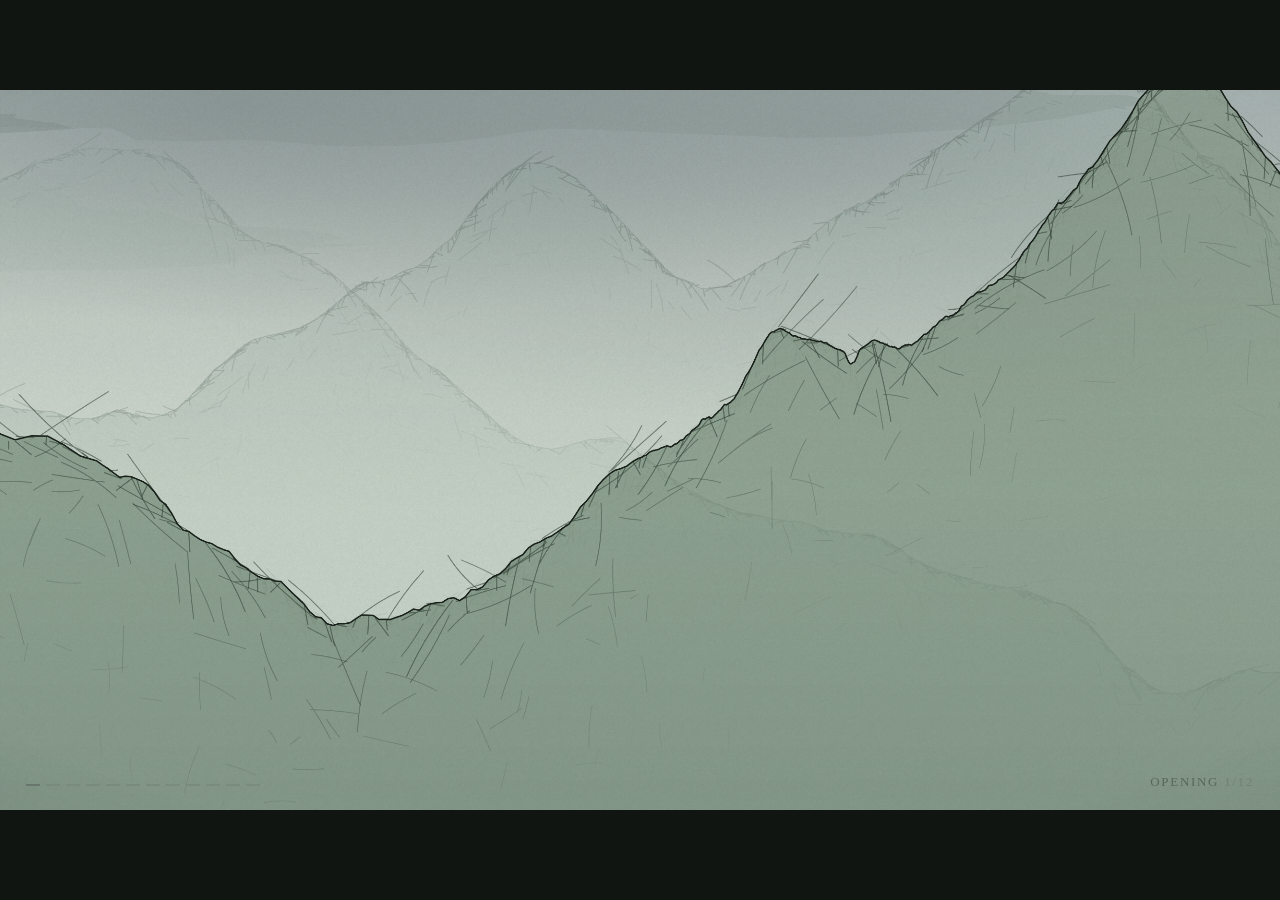
==== final/index.html @ 29fd7c29 "moving things" ====
<!doctype html>
<html lang="en">
<head>
<meta charset="utf-8">
<meta name="viewport" content="width=device-width, initial-scale=1">
<title>Sisyphus, Optimizing in a Dynamic Universe</title>
<link rel="stylesheet" href="css/deck.css">
<link rel="preload" href="assets/opening.png" as="image">
</head>
<body>

<!-- Turns a scanned drawing into ink on transparent paper: alpha becomes
     1 − luminance, colour becomes the deck's ink. Cleaner and more reliable
     than mix-blend-mode, which a transformed ancestor isolates. -->
<svg width="0" height="0" style="position:absolute" aria-hidden="true">
  <filter id="inkify" color-interpolation-filters="sRGB"
          x="0" y="0" width="100%" height="100%">
    <feColorMatrix type="matrix" values="
      0 0 0 0 0.078
      0 0 0 0 0.095
      0 0 0 0 0.084
      -0.3333 -0.3333 -0.3333 0 1"/>
    <feComponentTransfer result="ink">
      <feFuncA type="linear" slope="1.35" intercept="-0.14"/>
    </feComponentTransfer>
    <!-- the alpha row above turns transparent pixels opaque, so clip the
         result back to wherever the source actually had ink -->
    <feComposite in="ink" in2="SourceGraphic" operator="in"/>
  </filter>
</svg>

<div id="viewport">
  <div id="stage">

    <!-- One world. The camera moves; this never gets rebuilt. -->
    <div id="world">
      <svg id="art" xmlns="http://www.w3.org/2000/svg" aria-hidden="true"></svg>
      <div id="plates"></div>
      <div id="texts"></div>
    </div>

    <div id="grain"></div>
    <div id="vignette"></div>

    <div id="dots"></div>
    <div id="hud"><b id="hud-name">—</b> <span id="hud-num"></span></div>

    <div id="index" class="overlay">
      <h2>Scenes — press a number, or click</h2>
      <ol id="index-list"></ol>
    </div>

    <div id="help" class="overlay">
      <h2>Keys</h2>
      <dl>
        <dt>→ &nbsp;space</dt><dd>next beat / next scene</dd>
        <dt>←</dt><dd>back</dd>
        <dt>1 … 9</dt><dd>jump to scene</dd>
        <dt>g &nbsp;esc</dt><dd>scene list</dd>
        <dt>n</dt><dd>presenter notes</dd>
        <dt>f</dt><dd>fullscreen</dd>
        <dt>a</dt><dd>animation on / off (instant navigation)</dd>
        <dt>h</dt><dd>hide the on-screen furniture</dd>
        <dt>?</dt><dd>this list</dd>
      </dl>
    </div>

    <div id="notes"><div class="who">notes</div><p id="notes-body"></p></div>

  </div>
</div>

<script src="js/terrain.js"></script>
<script src="js/art.js"></script>
<script src="js/scenes.js"></script>
<script src="js/engine.js"></script>
</body>
</html>
---- final/css/deck.css ----
/* ============================================================================
   deck.css — paper, ink, and typography.
   Nothing in here knows anything about the argument. Colours and type scale
   live at the top; everything else is plumbing.
   ========================================================================= */

:root {
  --paper: #dfe5de;   /* mist above the valley floor */
  --paper-hi: #edf1e9;
  --ink: #1c221d;     /* peat, not soot */
  --ink-soft: #38423a;
  --muted: #66716a;
  --human: #8a5747;   /* the second hand — heather-rust against the moss */
  --bar: #101512;
  --serif: "Iowan Old Style", "Palatino Linotype", Palatino, "Hoefler Text",
    Georgia, "Times New Roman", serif;
}

* { margin: 0; padding: 0; box-sizing: border-box; }

html, body {
  height: 100%;
  overflow: hidden;
  background: var(--bar);
  color: var(--ink);
  font-family: var(--serif);
  -webkit-font-smoothing: antialiased;
  font-feature-settings: "kern" 1, "liga" 1;
}

#viewport { position: fixed; inset: 0; display: grid; place-items: center; }

/* The 16:9 sheet. Everything spatial happens inside it. */
#stage {
  position: relative;
  overflow: hidden;
  background:
    radial-gradient(130% 70% at 68% 6%, rgba(88, 102, 103, .28), transparent 58%),
    radial-gradient(120% 55% at 18% 2%, rgba(70, 84, 86, .30), transparent 55%),
    linear-gradient(180deg, #b6c0bf 0%, #c9d0c9 30%, #dbe1d7 58%, var(--paper) 100%);
}

#world {
  position: absolute;
  left: 0; top: 0;
  transform-origin: 0 0;
  will-change: transform;
}

/* ------------------------------------------------------------------ ink --- */
#art {
  position: absolute;
  overflow: visible;
  --u: 1px;                      /* world units per screen pixel, set by engine */
}
/* Layer opacity is driven frame-by-frame from engine.js (scene state x zoom
   level-of-detail), so no CSS transition here — it would lag the crossfade. */

.ink {
  fill: none;
  stroke: var(--ink);
  stroke-linecap: round;
  stroke-linejoin: round;
  stroke-width: calc(var(--u) * 1);
  vector-effect: none;
}

.ridgeline   { stroke-width: calc(var(--u) * 1.5); stroke: #182019; }
.ridge-far   { stroke-width: calc(var(--u) * 1.1); stroke: #74857d; }
.ridgeline-new {
  stroke-width: calc(var(--u) * 1.5);
  stroke: #2b3c31;
  stroke-dasharray: calc(var(--u) * 11) calc(var(--u) * 7);
}
.hatch       { stroke: #2a3a2e; }
.ball        { stroke-width: calc(var(--u) * 0.9); stroke: #182019; opacity: .92; }

.gridline    { stroke: #7d897f; stroke-width: calc(var(--u) * 0.8); opacity: .34; }
.axis        { stroke: #2c372f; stroke-width: calc(var(--u) * 1.1); }
.plotted     { stroke: #182019; stroke-width: calc(var(--u) * 1.7); }

.ring        { stroke: #2c372f; stroke-width: calc(var(--u) * 1.1); opacity: .55; }
.ring.loud   { stroke: #182019; stroke-width: calc(var(--u) * 1.4); opacity: .9; }
.drop        { stroke: #57645b; stroke-width: calc(var(--u) * 0.9); opacity: .5;
               stroke-dasharray: calc(var(--u) * 5) calc(var(--u) * 4); }
.leader      { stroke: #57645b; stroke-width: calc(var(--u) * 1); opacity: .6; }
.dot         { fill: #182019; opacity: 0; }

/* stations: soundings, compressions, rulers, routes, instruments */
.errbar      { stroke: #3a453c; stroke-width: calc(var(--u) * 0.9); opacity: .75; }
.datum       { fill: #182019; opacity: .82; }
.datum.loud  { fill: none; stroke: #182019; stroke-width: calc(var(--u) * 1.4); }
.knot        { fill: none; stroke: #182019; stroke-width: calc(var(--u) * 1.3); }
.resid       { stroke: #6b7a6e; stroke-width: calc(var(--u) * 0.8); opacity: .5; }
.guide       { stroke: #2c372f; stroke-width: calc(var(--u) * 1.1); opacity: .6;
               stroke-dasharray: calc(var(--u) * 8) calc(var(--u) * 6); }
.trail       { stroke: #2c372f; stroke-width: calc(var(--u) * 1.3); opacity: .7;
               stroke-dasharray: calc(var(--u) * 9) calc(var(--u) * 7); }
.sight       { stroke: #6b7a6e; stroke-width: calc(var(--u) * 0.8); opacity: .42; }

.marker.cand .ring { opacity: .3; }
.marker.cand.win .ring { opacity: .95; stroke: #182019;
                         stroke-width: calc(var(--u) * 1.5); }
.marker.cand.win .dot  { opacity: 1; }
.marker.cand.win .drop { opacity: .8; }
.marker.cand .glab { opacity: .45; }
.marker.cand.win .glab { opacity: 1; }
.marker.cand .ring, .marker.cand .drop, .marker.cand .dot, .marker.cand .glab {
  transition: opacity 420ms ease, stroke-width 420ms ease;
}

text.glab {
  fill: #2c372f;
  font-family: var(--serif);
  font-style: italic;
  font-size: calc(var(--u) * 17);
}
text.glab.sm { font-size: calc(var(--u) * 13); }

/* --------------------------------------------------------------- plates ---
   Rasters living in the world. `.feather` dissolves a drawing into the paper;
   `.framed` lays a figure on the page with a hairline rule and a caption.
   The feather geometry must match MASK in engine.js.                        */
#plates { position: absolute; left: 0; top: 0; }
.plate {
  position: absolute;
  transform-origin: 0 0;
  opacity: 0;
  transition: opacity 700ms ease;
  pointer-events: none;
}
.plate.on { opacity: 1; }
.plate img { display: block; width: 100%; height: auto; }

/* drawings: paper removed, ink kept */
.plate.feather img, .plate.blend img { filter: url(#inkify); }

.plate.feather img {
  -webkit-mask-image: radial-gradient(ellipse 34% 26% at 55% 44%,
    #000 46%, rgba(0, 0, 0, .58) 74%, transparent 100%);
  mask-image: radial-gradient(ellipse 34% 26% at 55% 44%,
    #000 46%, rgba(0, 0, 0, .58) 74%, transparent 100%);
}

.plate.framed {
  padding: 16px 16px 0;
  background: #f3f5ee;
  border: 1px solid rgba(45, 58, 50, .30);
  box-shadow: 0 10px 34px rgba(22, 32, 26, .18);
}
.plate.framed img { border: 1px solid rgba(45, 58, 50, .16); }
.plate .cap {
  font-size: 17px;
  line-height: 1.4;
  font-style: italic;
  color: var(--muted);
  padding: 12px 2px 14px;
}

/* ----------------------------------------------------------------- text --- */
.tb {
  position: absolute;
  transform-origin: 0 0;
  opacity: 0;
  transition: opacity 620ms ease;
  pointer-events: none;
}
.tb.on { opacity: 1; }

.titleblock .kicker {
  font-size: 17px;
  letter-spacing: .30em;
  text-transform: uppercase;
  color: var(--muted);
  margin-bottom: 30px;
}
.titleblock h1 {
  font-size: 72px;
  line-height: 1.04;
  font-weight: 400;
  letter-spacing: -.005em;
  color: var(--ink);
}
.titleblock .byline {
  margin-top: 40px;
  font-size: 20px;
  font-style: italic;
  color: var(--ink-soft);
}

.phrase p {
  font-size: 46px;
  line-height: 1.18;
  color: var(--ink);
}
.phrase.sm p { font-size: 36px; line-height: 1.2; }
.phrase em { font-style: italic; }

.aside p, .callout p {
  font-size: 21px;
  line-height: 1.44;
  font-style: italic;
  color: var(--muted);
}
.aside p + p { margin-top: 18px; }
.aside b, .callout b { font-style: normal; font-weight: 400; color: var(--ink); }
.aside em, .callout em { font-style: normal; }
.aside.lead p { font-size: 26px; color: var(--ink-soft); }

/* The human thread. Not a second column — a gloss in the margin of the same
   picture, in the one accent this deck allows itself. Make it grey by changing
   --human to var(--muted) and dropping the rule. */
.human {
  padding-left: 22px;
  border-left: 1px solid rgba(138, 87, 71, .32);
}
.human p, .human b { color: var(--human); }
.human p + p { margin-top: 16px; }
.callout.mid p { text-align: center; }
.callout.heads p { display: flex; justify-content: space-between; }
.callout.heads span { flex: 1 1 0; text-align: center; }

.answer p {
  font-size: 210px;
  line-height: .9;
  letter-spacing: -.02em;
  color: var(--ink);
}

.tiny42 p { font-size: 24px; font-style: italic; color: var(--ink-soft); }

/* --------------------------------------------------------------- overlay --- */
#grain {
  position: absolute; inset: 0;
  pointer-events: none;
  mix-blend-mode: multiply;
  opacity: .5;
}
#vignette {
  position: absolute; inset: 0;
  pointer-events: none;
  background: radial-gradient(120% 105% at 50% 46%,
    transparent 58%, rgba(30, 42, 36, .20) 100%);
}

/* ------------------------------------------------------------------ hud --- */
#hud {
  position: absolute;
  right: 26px; bottom: 20px;
  font-size: 13px;
  letter-spacing: .13em;
  text-transform: uppercase;
  color: var(--muted);
  opacity: .55;
  pointer-events: none;
  transition: opacity 300ms;
}
#hud b { font-weight: 400; color: var(--ink-soft); }
body.bare #hud, body.bare #dots { opacity: 0; }

#dots {
  position: absolute;
  left: 26px; bottom: 24px;
  display: flex; gap: 9px;
  pointer-events: none;
  transition: opacity 300ms;
}
#dots { gap: 6px; }
#dots i {
  width: 14px; height: 2px;
  background: var(--muted); opacity: .25;
  transition: opacity 300ms;
}
#dots i.on { opacity: .85; }

.overlay {
  position: absolute; inset: 0;
  background: rgba(223, 229, 222, .97);
  display: none;
  padding: 6% 8%;
  overflow: auto;
}
.overlay.on { display: block; }
.overlay h2 {
  font-size: 15px; letter-spacing: .3em; text-transform: uppercase;
  color: var(--muted); font-weight: 400; margin-bottom: 34px;
}
.overlay ol { list-style: none; columns: 2; column-gap: 9%; }
.overlay li {
  font-size: 26px; line-height: 1.72; color: var(--ink-soft);
  cursor: pointer; break-inside: avoid;
}
.overlay li span {
  color: var(--muted); font-size: 18px;
  display: inline-block; width: 44px;
}
.overlay li:hover { color: var(--ink); }
.overlay dl { display: grid; grid-template-columns: 190px 1fr; row-gap: 14px; }
.overlay dt { font-style: italic; color: var(--muted); font-size: 21px; }
.overlay dd { font-size: 21px; color: var(--ink-soft); }

#notes {
  position: absolute;
  left: 0; right: 0; bottom: 0;
  padding: 26px 34px 30px;
  background: linear-gradient(to top, rgba(223, 229, 222, .98), rgba(223, 229, 222, .86));
  border-top: 1px solid rgba(62, 74, 66, .22);
  display: none;
}
#notes.on { display: block; }
#notes p { font-size: 21px; line-height: 1.45; color: var(--ink-soft); max-width: 62ch; }
#notes .who { font-size: 13px; letter-spacing: .22em; text-transform: uppercase;
  color: var(--muted); margin-bottom: 10px; }
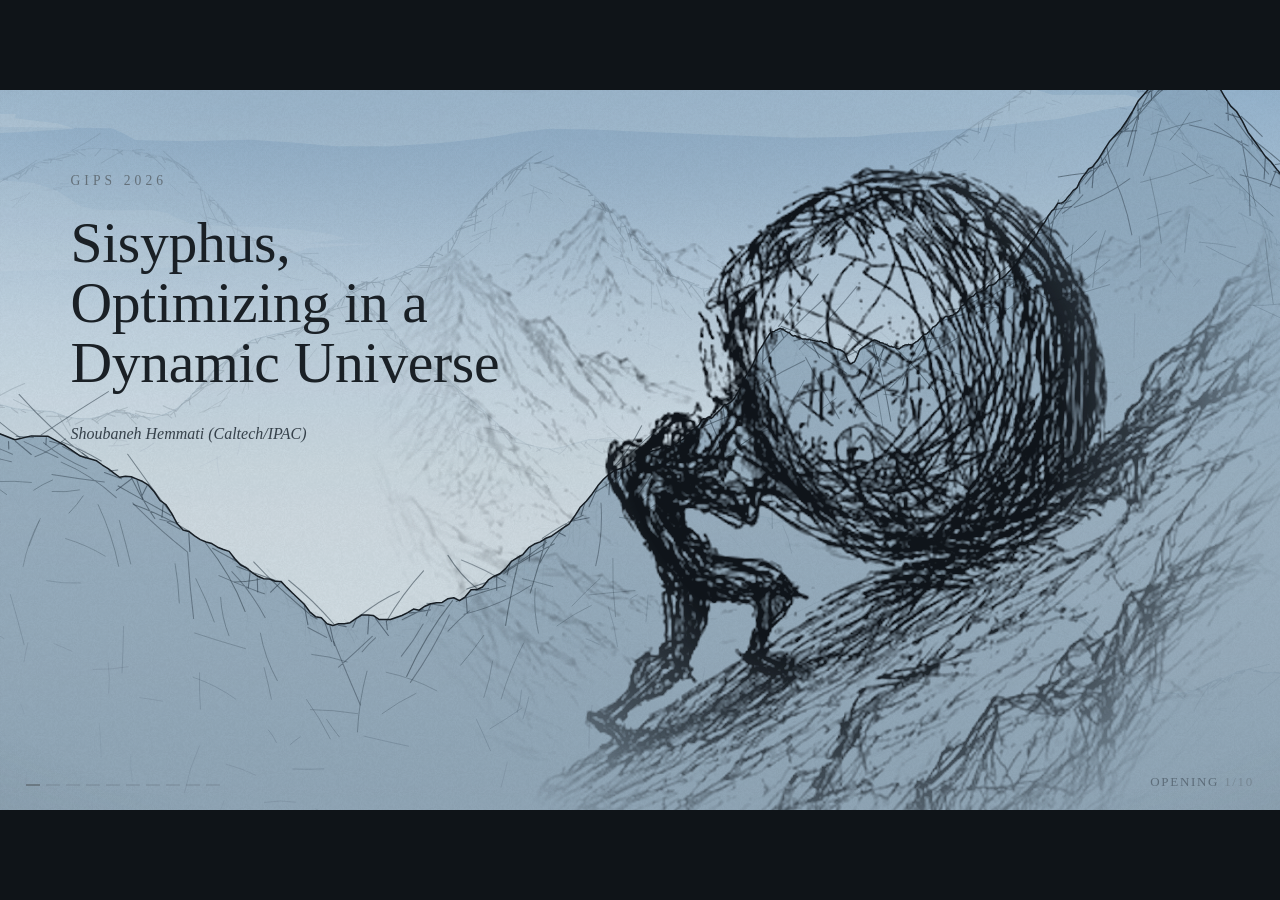
==== commit 236c3f9c: "5 scenes" ====
--- a/final/index.html
+++ b/final/index.html
@@ -16,9 +16,9 @@
   <filter id="inkify" color-interpolation-filters="sRGB"
           x="0" y="0" width="100%" height="100%">
     <feColorMatrix type="matrix" values="
-      0 0 0 0 0.078
-      0 0 0 0 0.095
-      0 0 0 0 0.084
+      0 0 0 0 0.06
+      0 0 0 0 0.08
+      0 0 0 0 0.10
       -0.3333 -0.3333 -0.3333 0 1"/>
     <feComponentTransfer result="ink">
       <feFuncA type="linear" slope="1.35" intercept="-0.14"/>
--- a/final/css/deck.css
+++ b/final/css/deck.css
@@ -5,13 +5,13 @@
    ========================================================================= */
 
 :root {
-  --paper: #dfe5de;   /* mist above the valley floor */
-  --paper-hi: #edf1e9;
-  --ink: #1c221d;     /* peat, not soot */
-  --ink-soft: #38423a;
-  --muted: #66716a;
-  --human: #8a5747;   /* the second hand — heather-rust against the moss */
-  --bar: #101512;
+  --paper: #e8ecef;   /* mist above the valley floor */
+  --paper-hi: #f4f6f8;
+  --ink: #1a2026;     /* peat, not soot */
+  --ink-soft: #37424c;
+  --muted: #66727c;
+  --human: #a05a3c;   /* the second hand — heather-rust against the moss */
+  --bar: #0f1418;
   --serif: "Iowan Old Style", "Palatino Linotype", Palatino, "Hoefler Text",
     Georgia, "Times New Roman", serif;
 }
@@ -35,17 +35,20 @@
   position: relative;
   overflow: hidden;
   background:
-    radial-gradient(130% 70% at 68% 6%, rgba(88, 102, 103, .28), transparent 58%),
-    radial-gradient(120% 55% at 18% 2%, rgba(70, 84, 86, .30), transparent 55%),
-    linear-gradient(180deg, #b6c0bf 0%, #c9d0c9 30%, #dbe1d7 58%, var(--paper) 100%);
+    radial-gradient(130% 70% at 68% 6%, rgba(90, 120, 150, .22), transparent 58%),
+    radial-gradient(120% 55% at 18% 2%, rgba(75, 105, 135, .20), transparent 55%),
+    linear-gradient(180deg, #9fbcd6 0%, #c2d3e2 30%, #dde4e9 58%, var(--paper) 100%);
 }
 
 #world {
   position: absolute;
   left: 0; top: 0;
   transform-origin: 0 0;
-  will-change: transform;
-}
+}
+/* Promote to a GPU layer only while the camera is moving: a permanently
+   composited layer caches a stale rasterization and the text goes soft.
+   At rest the layer drops and glyphs re-rasterize at the final scale.   */
+#world.moving { will-change: transform; }
 
 /* ------------------------------------------------------------------ ink --- */
 #art {
@@ -65,41 +68,41 @@
   vector-effect: none;
 }
 
-.ridgeline   { stroke-width: calc(var(--u) * 1.5); stroke: #182019; }
-.ridge-far   { stroke-width: calc(var(--u) * 1.1); stroke: #74857d; }
+.ridgeline   { stroke-width: calc(var(--u) * 1.5); stroke: #161d24; }
+.ridge-far   { stroke-width: calc(var(--u) * 1.1); stroke: #8098ab; }
 .ridgeline-new {
   stroke-width: calc(var(--u) * 1.5);
   stroke: #2b3c31;
   stroke-dasharray: calc(var(--u) * 11) calc(var(--u) * 7);
 }
-.hatch       { stroke: #2a3a2e; }
-.ball        { stroke-width: calc(var(--u) * 0.9); stroke: #182019; opacity: .92; }
-
-.gridline    { stroke: #7d897f; stroke-width: calc(var(--u) * 0.8); opacity: .34; }
-.axis        { stroke: #2c372f; stroke-width: calc(var(--u) * 1.1); }
-.plotted     { stroke: #182019; stroke-width: calc(var(--u) * 1.7); }
-
-.ring        { stroke: #2c372f; stroke-width: calc(var(--u) * 1.1); opacity: .55; }
-.ring.loud   { stroke: #182019; stroke-width: calc(var(--u) * 1.4); opacity: .9; }
-.drop        { stroke: #57645b; stroke-width: calc(var(--u) * 0.9); opacity: .5;
+.hatch       { stroke: #2b3a47; }
+.ball        { stroke-width: calc(var(--u) * 0.9); stroke: #161d24; opacity: .92; }
+
+.gridline    { stroke: #7d8b96; stroke-width: calc(var(--u) * 0.8); opacity: .34; }
+.axis        { stroke: #2c3944; stroke-width: calc(var(--u) * 1.1); }
+.plotted     { stroke: #161d24; stroke-width: calc(var(--u) * 1.7); }
+
+.ring        { stroke: #2c3944; stroke-width: calc(var(--u) * 1.1); opacity: .55; }
+.ring.loud   { stroke: #161d24; stroke-width: calc(var(--u) * 1.4); opacity: .9; }
+.drop        { stroke: #566672; stroke-width: calc(var(--u) * 0.9); opacity: .5;
                stroke-dasharray: calc(var(--u) * 5) calc(var(--u) * 4); }
-.leader      { stroke: #57645b; stroke-width: calc(var(--u) * 1); opacity: .6; }
-.dot         { fill: #182019; opacity: 0; }
+.leader      { stroke: #566672; stroke-width: calc(var(--u) * 1); opacity: .6; }
+.dot         { fill: #161d24; opacity: 0; }
 
 /* stations: soundings, compressions, rulers, routes, instruments */
-.errbar      { stroke: #3a453c; stroke-width: calc(var(--u) * 0.9); opacity: .75; }
-.datum       { fill: #182019; opacity: .82; }
-.datum.loud  { fill: none; stroke: #182019; stroke-width: calc(var(--u) * 1.4); }
-.knot        { fill: none; stroke: #182019; stroke-width: calc(var(--u) * 1.3); }
-.resid       { stroke: #6b7a6e; stroke-width: calc(var(--u) * 0.8); opacity: .5; }
-.guide       { stroke: #2c372f; stroke-width: calc(var(--u) * 1.1); opacity: .6;
+.errbar      { stroke: #3a4752; stroke-width: calc(var(--u) * 0.9); opacity: .75; }
+.datum       { fill: #161d24; opacity: .82; }
+.datum.loud  { fill: none; stroke: #161d24; stroke-width: calc(var(--u) * 1.4); }
+.knot        { fill: none; stroke: #161d24; stroke-width: calc(var(--u) * 1.3); }
+.resid       { stroke: #6b7c8a; stroke-width: calc(var(--u) * 0.8); opacity: .5; }
+.guide       { stroke: #2c3944; stroke-width: calc(var(--u) * 1.1); opacity: .6;
                stroke-dasharray: calc(var(--u) * 8) calc(var(--u) * 6); }
-.trail       { stroke: #2c372f; stroke-width: calc(var(--u) * 1.3); opacity: .7;
+.trail       { stroke: #2c3944; stroke-width: calc(var(--u) * 1.3); opacity: .7;
                stroke-dasharray: calc(var(--u) * 9) calc(var(--u) * 7); }
-.sight       { stroke: #6b7a6e; stroke-width: calc(var(--u) * 0.8); opacity: .42; }
+.sight       { stroke: #6b7c8a; stroke-width: calc(var(--u) * 0.8); opacity: .42; }
 
 .marker.cand .ring { opacity: .3; }
-.marker.cand.win .ring { opacity: .95; stroke: #182019;
+.marker.cand.win .ring { opacity: .95; stroke: #161d24;
                          stroke-width: calc(var(--u) * 1.5); }
 .marker.cand.win .dot  { opacity: 1; }
 .marker.cand.win .drop { opacity: .8; }
@@ -110,12 +113,13 @@
 }
 
 text.glab {
-  fill: #2c372f;
+  fill: #2c3944;
   font-family: var(--serif);
   font-style: italic;
   font-size: calc(var(--u) * 17);
 }
 text.glab.sm { font-size: calc(var(--u) * 13); }
+text.glab.loop { font-size: calc(var(--u) * 30); fill: var(--ink); }
 
 /* --------------------------------------------------------------- plates ---
    Rasters living in the world. `.feather` dissolves a drawing into the paper;
@@ -188,6 +192,71 @@
   color: var(--ink-soft);
 }
 
+/* Scene headers: a small kicker naming the station of the talk, a big word
+   naming the subject — the title slide's grammar, at scene scale. */
+.scenehead .kicker {
+  font-size: 15px;
+  letter-spacing: .30em;
+  text-transform: uppercase;
+  color: var(--muted);
+  margin-bottom: 12px;
+}
+.scenehead .scenetitle {
+  font-size: 52px;
+  line-height: 1.06;
+  color: var(--ink);
+}
+
+/* The big table (scene 5): one header block + one block per row, all
+   world-anchored so the camera can visit each row. No boxes — a hairline
+   under the header, a faint rule over each row. */
+.bigtable { display: grid; grid-template-columns: 150px 1fr 1fr 1fr; gap: 0 22px; }
+.bigtable.head {
+  padding-bottom: 8px;
+  border-bottom: 1px solid rgba(55, 66, 76, .34);   /* one continuous rule */
+}
+.bigtable.head h6 {
+  font-size: 12px;
+  font-weight: 400;
+  letter-spacing: .20em;
+  text-transform: uppercase;
+  color: var(--muted);
+}
+.bigtable.row { padding-top: 8px; border-top: 1px solid rgba(55, 66, 76, .14); }
+.bigtable h6 {
+  font-size: 15.5px;
+  font-weight: 400;
+  color: var(--ink);
+}
+.bigtable p {
+  font-size: 14.5px;
+  line-height: 1.32;
+  font-style: italic;
+  color: var(--ink);
+}
+
+/* A small columned comparison — no boxes, just muted headers over a
+   hairline. Scene 3's seed of the big table. */
+.mini-table .cols { display: flex; gap: 34px; }
+.mini-table .cols > div { flex: 1 1 0; }
+.mini-table h5 {
+  font-size: 13px;
+  font-weight: 400;
+  letter-spacing: .22em;
+  text-transform: uppercase;
+  color: var(--muted);
+  padding-bottom: 8px;
+  margin-bottom: 10px;
+  border-bottom: 1px solid rgba(55, 66, 76, .28);
+}
+.mini-table .cols p {
+  font-size: 19px;
+  line-height: 1.4;
+  font-style: italic;
+  color: var(--ink-soft);
+}
+.mini-table .cols p + p { margin-top: 10px; }
+
 .phrase p {
   font-size: 46px;
   line-height: 1.18;
@@ -205,7 +274,8 @@
 .aside p + p { margin-top: 18px; }
 .aside b, .callout b { font-style: normal; font-weight: 400; color: var(--ink); }
 .aside em, .callout em { font-style: normal; }
-.aside.lead p { font-size: 26px; color: var(--ink-soft); }
+.aside.lead p { font-size: 26px; font-weight: 500; color: var(--ink); }
+.aside.lead b { font-weight: 700; }
 
 /* The human thread. Not a second column — a gloss in the margin of the same
    picture, in the one accent this deck allows itself. Make it grey by changing
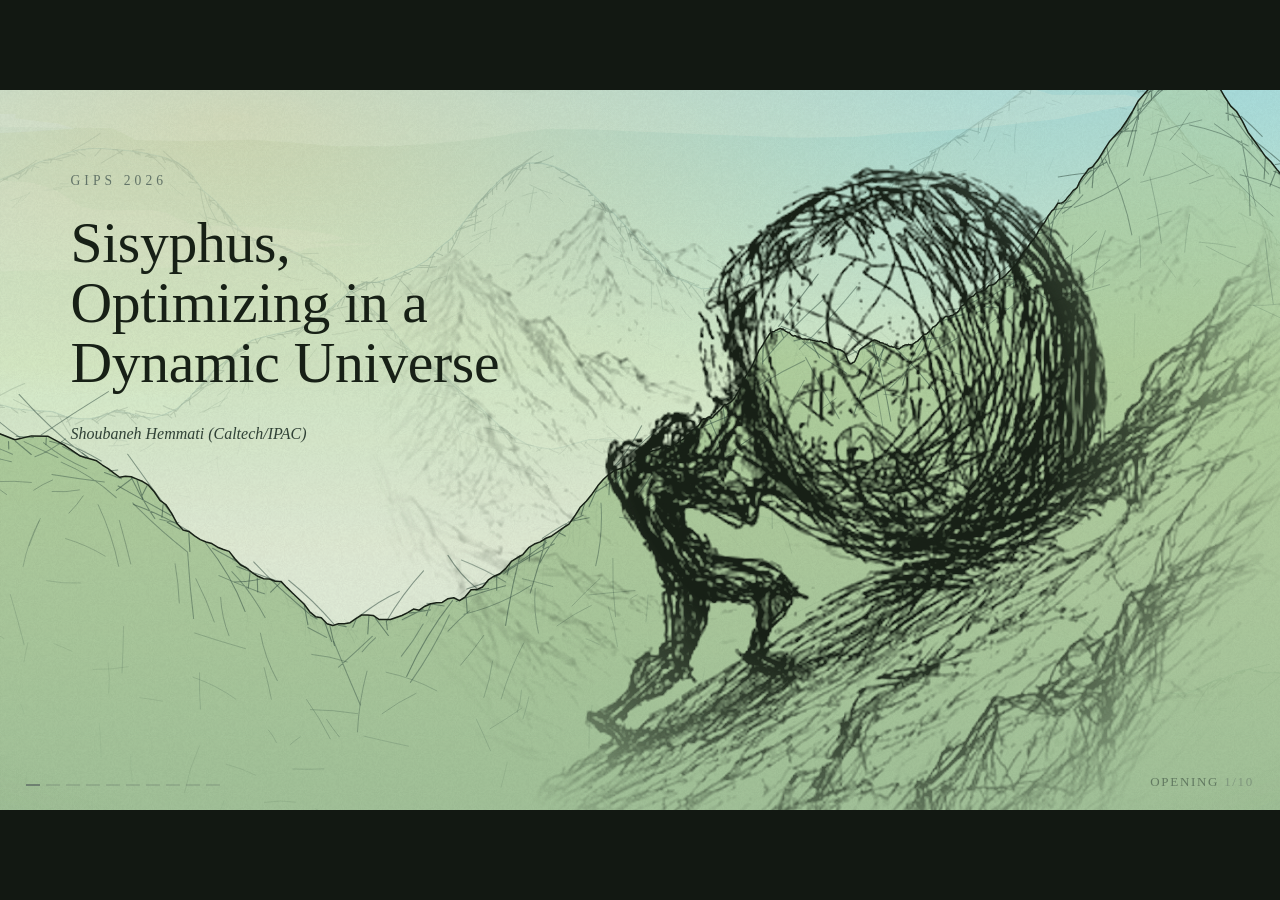
==== commit 97f52a92: "warmer" ====
--- a/final/index.html
+++ b/final/index.html
@@ -16,9 +16,9 @@
   <filter id="inkify" color-interpolation-filters="sRGB"
           x="0" y="0" width="100%" height="100%">
     <feColorMatrix type="matrix" values="
-      0 0 0 0 0.06
-      0 0 0 0 0.08
-      0 0 0 0 0.10
+      0 0 0 0 0.09
+      0 0 0 0 0.125
+      0 0 0 0 0.086
       -0.3333 -0.3333 -0.3333 0 1"/>
     <feComponentTransfer result="ink">
       <feFuncA type="linear" slope="1.35" intercept="-0.14"/>
@@ -47,7 +47,10 @@
 
     <div id="index" class="overlay">
       <h2>Scenes — press a number, or click</h2>
-      <ol id="index-list"></ol>
+      <div class="index-shell">
+        <ol id="index-list"></ol>
+        <img id="index-art" src="assets/2man.png" alt="">
+      </div>
     </div>
 
     <div id="help" class="overlay">
--- a/final/css/deck.css
+++ b/final/css/deck.css
@@ -5,13 +5,13 @@
    ========================================================================= */
 
 :root {
-  --paper: #e8ecef;   /* mist above the valley floor */
-  --paper-hi: #f4f6f8;
-  --ink: #1a2026;     /* peat, not soot */
-  --ink-soft: #37424c;
-  --muted: #66727c;
-  --human: #a05a3c;   /* the second hand — heather-rust against the moss */
-  --bar: #0f1418;
+  --paper: #eef4e8;   /* green light on paper, not cold fog */
+  --paper-hi: #fff8e8;
+  --ink: #172016;     /* peat and pine, not soot */
+  --ink-soft: #314237;
+  --muted: #65766a;
+  --human: #d06c4a;   /* the second hand — warm against the moss */
+  --bar: #121812;
   --serif: "Iowan Old Style", "Palatino Linotype", Palatino, "Hoefler Text",
     Georgia, "Times New Roman", serif;
 }
@@ -35,9 +35,9 @@
   position: relative;
   overflow: hidden;
   background:
-    radial-gradient(130% 70% at 68% 6%, rgba(90, 120, 150, .22), transparent 58%),
-    radial-gradient(120% 55% at 18% 2%, rgba(75, 105, 135, .20), transparent 55%),
-    linear-gradient(180deg, #9fbcd6 0%, #c2d3e2 30%, #dde4e9 58%, var(--paper) 100%);
+    radial-gradient(115% 70% at 18% 4%, rgba(255, 190, 92, .32), transparent 56%),
+    radial-gradient(120% 65% at 74% 0%, rgba(90, 190, 205, .24), transparent 60%),
+    linear-gradient(180deg, #b9e2df 0%, #d7ebc8 38%, #edf1df 66%, var(--paper) 100%);
 }
 
 #world {
@@ -68,41 +68,41 @@
   vector-effect: none;
 }
 
-.ridgeline   { stroke-width: calc(var(--u) * 1.5); stroke: #161d24; }
-.ridge-far   { stroke-width: calc(var(--u) * 1.1); stroke: #8098ab; }
+.ridgeline   { stroke-width: calc(var(--u) * 1.5); stroke: #172016; }
+.ridge-far   { stroke-width: calc(var(--u) * 1.1); stroke: #83a89b; }
 .ridgeline-new {
   stroke-width: calc(var(--u) * 1.5);
-  stroke: #2b3c31;
+  stroke: #3f7b5d;
   stroke-dasharray: calc(var(--u) * 11) calc(var(--u) * 7);
 }
-.hatch       { stroke: #2b3a47; }
-.ball        { stroke-width: calc(var(--u) * 0.9); stroke: #161d24; opacity: .92; }
-
-.gridline    { stroke: #7d8b96; stroke-width: calc(var(--u) * 0.8); opacity: .34; }
-.axis        { stroke: #2c3944; stroke-width: calc(var(--u) * 1.1); }
-.plotted     { stroke: #161d24; stroke-width: calc(var(--u) * 1.7); }
-
-.ring        { stroke: #2c3944; stroke-width: calc(var(--u) * 1.1); opacity: .55; }
-.ring.loud   { stroke: #161d24; stroke-width: calc(var(--u) * 1.4); opacity: .9; }
-.drop        { stroke: #566672; stroke-width: calc(var(--u) * 0.9); opacity: .5;
+.hatch       { stroke: #355044; }
+.ball        { stroke-width: calc(var(--u) * 0.9); stroke: #172016; opacity: .92; }
+
+.gridline    { stroke: #8d9d90; stroke-width: calc(var(--u) * 0.8); opacity: .34; }
+.axis        { stroke: #344b3e; stroke-width: calc(var(--u) * 1.1); }
+.plotted     { stroke: #172016; stroke-width: calc(var(--u) * 1.7); }
+
+.ring        { stroke: #344b3e; stroke-width: calc(var(--u) * 1.1); opacity: .55; }
+.ring.loud   { stroke: #172016; stroke-width: calc(var(--u) * 1.4); opacity: .9; }
+.drop        { stroke: #68816f; stroke-width: calc(var(--u) * 0.9); opacity: .5;
                stroke-dasharray: calc(var(--u) * 5) calc(var(--u) * 4); }
-.leader      { stroke: #566672; stroke-width: calc(var(--u) * 1); opacity: .6; }
-.dot         { fill: #161d24; opacity: 0; }
+.leader      { stroke: #68816f; stroke-width: calc(var(--u) * 1); opacity: .6; }
+.dot         { fill: #172016; opacity: 0; }
 
 /* stations: soundings, compressions, rulers, routes, instruments */
-.errbar      { stroke: #3a4752; stroke-width: calc(var(--u) * 0.9); opacity: .75; }
-.datum       { fill: #161d24; opacity: .82; }
-.datum.loud  { fill: none; stroke: #161d24; stroke-width: calc(var(--u) * 1.4); }
-.knot        { fill: none; stroke: #161d24; stroke-width: calc(var(--u) * 1.3); }
-.resid       { stroke: #6b7c8a; stroke-width: calc(var(--u) * 0.8); opacity: .5; }
-.guide       { stroke: #2c3944; stroke-width: calc(var(--u) * 1.1); opacity: .6;
+.errbar      { stroke: #486252; stroke-width: calc(var(--u) * 0.9); opacity: .75; }
+.datum       { fill: #172016; opacity: .82; }
+.datum.loud  { fill: none; stroke: #172016; stroke-width: calc(var(--u) * 1.4); }
+.knot        { fill: none; stroke: #172016; stroke-width: calc(var(--u) * 1.3); }
+.resid       { stroke: #748c7c; stroke-width: calc(var(--u) * 0.8); opacity: .5; }
+.guide       { stroke: #344b3e; stroke-width: calc(var(--u) * 1.1); opacity: .6;
                stroke-dasharray: calc(var(--u) * 8) calc(var(--u) * 6); }
-.trail       { stroke: #2c3944; stroke-width: calc(var(--u) * 1.3); opacity: .7;
+.trail       { stroke: #344b3e; stroke-width: calc(var(--u) * 1.3); opacity: .7;
                stroke-dasharray: calc(var(--u) * 9) calc(var(--u) * 7); }
-.sight       { stroke: #6b7c8a; stroke-width: calc(var(--u) * 0.8); opacity: .42; }
+.sight       { stroke: #748c7c; stroke-width: calc(var(--u) * 0.8); opacity: .42; }
 
 .marker.cand .ring { opacity: .3; }
-.marker.cand.win .ring { opacity: .95; stroke: #161d24;
+.marker.cand.win .ring { opacity: .95; stroke: #172016;
                          stroke-width: calc(var(--u) * 1.5); }
 .marker.cand.win .dot  { opacity: 1; }
 .marker.cand.win .drop { opacity: .8; }
@@ -113,7 +113,7 @@
 }
 
 text.glab {
-  fill: #2c3944;
+  fill: #344b3e;
   font-family: var(--serif);
   font-style: italic;
   font-size: calc(var(--u) * 17);
@@ -148,11 +148,11 @@
 
 .plate.framed {
   padding: 16px 16px 0;
-  background: #f3f5ee;
-  border: 1px solid rgba(45, 58, 50, .30);
-  box-shadow: 0 10px 34px rgba(22, 32, 26, .18);
-}
-.plate.framed img { border: 1px solid rgba(45, 58, 50, .16); }
+  background: #fff7e8;
+  border: 1px solid rgba(62, 82, 58, .28);
+  box-shadow: 0 10px 34px rgba(36, 54, 32, .16);
+}
+.plate.framed img { border: 1px solid rgba(62, 82, 58, .16); }
 .plate .cap {
   font-size: 17px;
   line-height: 1.4;
@@ -213,7 +213,7 @@
 .bigtable { display: grid; grid-template-columns: 150px 1fr 1fr 1fr; gap: 0 22px; }
 .bigtable.head {
   padding-bottom: 8px;
-  border-bottom: 1px solid rgba(55, 66, 76, .34);   /* one continuous rule */
+  border-bottom: 1px solid rgba(70, 91, 62, .34);   /* one continuous rule */
 }
 .bigtable.head h6 {
   font-size: 12px;
@@ -222,7 +222,7 @@
   text-transform: uppercase;
   color: var(--muted);
 }
-.bigtable.row { padding-top: 8px; border-top: 1px solid rgba(55, 66, 76, .14); }
+.bigtable.row { padding-top: 8px; border-top: 1px solid rgba(70, 91, 62, .14); }
 .bigtable h6 {
   font-size: 15.5px;
   font-weight: 400;
@@ -247,7 +247,7 @@
   color: var(--muted);
   padding-bottom: 8px;
   margin-bottom: 10px;
-  border-bottom: 1px solid rgba(55, 66, 76, .28);
+  border-bottom: 1px solid rgba(70, 91, 62, .28);
 }
 .mini-table .cols p {
   font-size: 19px;
@@ -282,8 +282,9 @@
    --human to var(--muted) and dropping the rule. */
 .human {
   padding-left: 22px;
-  border-left: 1px solid rgba(138, 87, 71, .32);
-}
+  border-left: 1px solid rgba(208, 108, 74, .45);
+}
+.aside.lead.human p, .aside.lead.human b { color: var(--human); }
 .human p, .human b { color: var(--human); }
 .human p + p { margin-top: 16px; }
 .callout.mid p { text-align: center; }
@@ -310,7 +311,7 @@
   position: absolute; inset: 0;
   pointer-events: none;
   background: radial-gradient(120% 105% at 50% 46%,
-    transparent 58%, rgba(30, 42, 36, .20) 100%);
+    transparent 60%, rgba(58, 82, 42, .14) 100%);
 }
 
 /* ------------------------------------------------------------------ hud --- */
@@ -345,7 +346,7 @@
 
 .overlay {
   position: absolute; inset: 0;
-  background: rgba(223, 229, 222, .97);
+  background: rgba(236, 242, 229, .97);
   display: none;
   padding: 6% 8%;
   overflow: auto;
@@ -355,7 +356,7 @@
   font-size: 15px; letter-spacing: .3em; text-transform: uppercase;
   color: var(--muted); font-weight: 400; margin-bottom: 34px;
 }
-.overlay ol { list-style: none; columns: 2; column-gap: 9%; }
+.overlay ol { list-style: none; }
 .overlay li {
   font-size: 26px; line-height: 1.72; color: var(--ink-soft);
   cursor: pointer; break-inside: avoid;
@@ -369,12 +370,39 @@
 .overlay dt { font-style: italic; color: var(--muted); font-size: 21px; }
 .overlay dd { font-size: 21px; color: var(--ink-soft); }
 
+#index .index-shell {
+  display: grid;
+  grid-template-columns: minmax(430px, 0.72fr) minmax(360px, 1fr);
+  gap: 8%;
+  align-items: start;
+}
+#index-list {
+  columns: 1;
+  max-width: 620px;
+}
+#index-art {
+  display: block;
+  width: min(100%, 560px);
+  height: auto;
+  margin: -28px 0 0 auto;
+  filter: url(#inkify);
+  opacity: .92;
+}
+
+@media (max-width: 900px) {
+  #index .index-shell { grid-template-columns: 1fr; }
+  #index-art {
+    width: min(82%, 440px);
+    margin: 28px auto 0;
+  }
+}
+
 #notes {
   position: absolute;
   left: 0; right: 0; bottom: 0;
   padding: 26px 34px 30px;
-  background: linear-gradient(to top, rgba(223, 229, 222, .98), rgba(223, 229, 222, .86));
-  border-top: 1px solid rgba(62, 74, 66, .22);
+  background: linear-gradient(to top, rgba(236, 242, 229, .98), rgba(236, 242, 229, .86));
+  border-top: 1px solid rgba(70, 91, 62, .22);
   display: none;
 }
 #notes.on { display: block; }
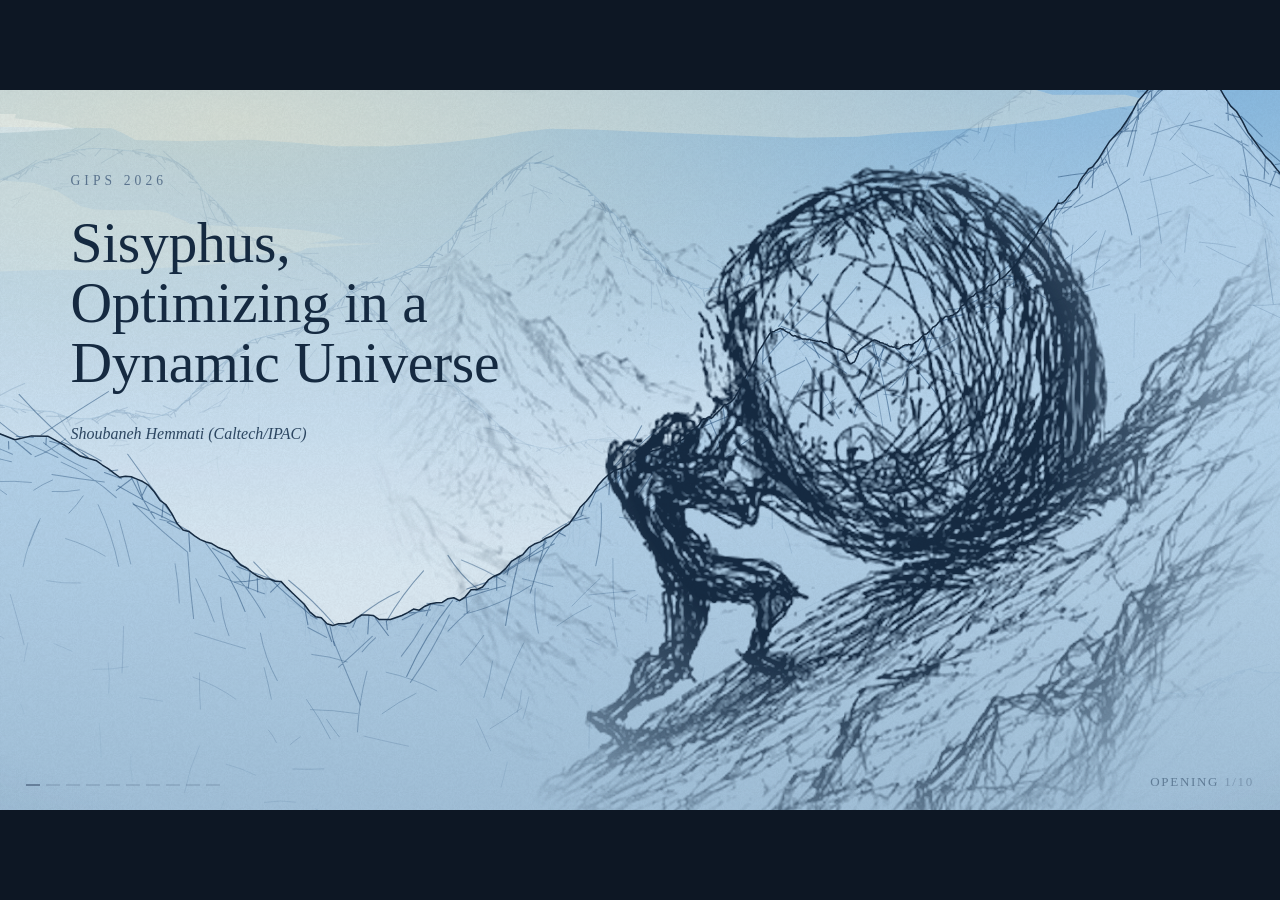
==== commit 6e9b1b03: "navy" ====
--- a/final/index.html
+++ b/final/index.html
@@ -16,9 +16,9 @@
   <filter id="inkify" color-interpolation-filters="sRGB"
           x="0" y="0" width="100%" height="100%">
     <feColorMatrix type="matrix" values="
-      0 0 0 0 0.09
-      0 0 0 0 0.125
-      0 0 0 0 0.086
+      0 0 0 0 0.082
+      0 0 0 0 0.165
+      0 0 0 0 0.259
       -0.3333 -0.3333 -0.3333 0 1"/>
     <feComponentTransfer result="ink">
       <feFuncA type="linear" slope="1.35" intercept="-0.14"/>
--- a/final/css/deck.css
+++ b/final/css/deck.css
@@ -5,13 +5,13 @@
    ========================================================================= */
 
 :root {
-  --paper: #eef4e8;   /* green light on paper, not cold fog */
-  --paper-hi: #fff8e8;
-  --ink: #172016;     /* peat and pine, not soot */
-  --ink-soft: #314237;
-  --muted: #65766a;
-  --human: #d06c4a;   /* the second hand — warm against the moss */
-  --bar: #121812;
+  --paper: #f5f6f2;   /* classic white, a breath of warmth */
+  --paper-hi: #ffffff;
+  --ink: #152a42;     /* prussian navy, not soot */
+  --ink-soft: #2d4763;
+  --muted: #5c7590;
+  --human: #c2562f;   /* the second hand — warm against the blue */
+  --bar: #0d1724;
   --serif: "Iowan Old Style", "Palatino Linotype", Palatino, "Hoefler Text",
     Georgia, "Times New Roman", serif;
 }
@@ -35,9 +35,10 @@
   position: relative;
   overflow: hidden;
   background:
-    radial-gradient(115% 70% at 18% 4%, rgba(255, 190, 92, .32), transparent 56%),
-    radial-gradient(120% 65% at 74% 0%, rgba(90, 190, 205, .24), transparent 60%),
-    linear-gradient(180deg, #b9e2df 0%, #d7ebc8 38%, #edf1df 66%, var(--paper) 100%);
+    radial-gradient(115% 70% at 18% 4%, rgba(255, 235, 188, .42), transparent 58%),
+    radial-gradient(120% 65% at 74% 0%, rgba(78, 146, 205, .34), transparent 64%),
+    radial-gradient(95% 42% at 42% 26%, rgba(150, 190, 228, .14), transparent 72%),
+    linear-gradient(180deg, #9cc5e6 0%, #c7ddf0 38%, #e5eef6 66%, var(--paper) 100%);
 }
 
 #world {
@@ -68,41 +69,41 @@
   vector-effect: none;
 }
 
-.ridgeline   { stroke-width: calc(var(--u) * 1.5); stroke: #172016; }
-.ridge-far   { stroke-width: calc(var(--u) * 1.1); stroke: #83a89b; }
+.ridgeline   { stroke-width: calc(var(--u) * 1.5); stroke: #152a42; }
+.ridge-far   { stroke-width: calc(var(--u) * 1.1); stroke: #7ca4c6; }
 .ridgeline-new {
   stroke-width: calc(var(--u) * 1.5);
-  stroke: #3f7b5d;
+  stroke: #2e6fae;
   stroke-dasharray: calc(var(--u) * 11) calc(var(--u) * 7);
 }
-.hatch       { stroke: #355044; }
-.ball        { stroke-width: calc(var(--u) * 0.9); stroke: #172016; opacity: .92; }
-
-.gridline    { stroke: #8d9d90; stroke-width: calc(var(--u) * 0.8); opacity: .34; }
-.axis        { stroke: #344b3e; stroke-width: calc(var(--u) * 1.1); }
-.plotted     { stroke: #172016; stroke-width: calc(var(--u) * 1.7); }
-
-.ring        { stroke: #344b3e; stroke-width: calc(var(--u) * 1.1); opacity: .55; }
-.ring.loud   { stroke: #172016; stroke-width: calc(var(--u) * 1.4); opacity: .9; }
-.drop        { stroke: #68816f; stroke-width: calc(var(--u) * 0.9); opacity: .5;
+.hatch       { stroke: #29517c; }
+.ball        { stroke-width: calc(var(--u) * 0.9); stroke: #152a42; opacity: .92; }
+
+.gridline    { stroke: #87a7c6; stroke-width: calc(var(--u) * 0.8); opacity: .36; }
+.axis        { stroke: #2b5c8f; stroke-width: calc(var(--u) * 1.1); }
+.plotted     { stroke: #152a42; stroke-width: calc(var(--u) * 1.7); }
+
+.ring        { stroke: #2b5c8f; stroke-width: calc(var(--u) * 1.1); opacity: .6; }
+.ring.loud   { stroke: #152a42; stroke-width: calc(var(--u) * 1.4); opacity: .9; }
+.drop        { stroke: #5a86ad; stroke-width: calc(var(--u) * 0.9); opacity: .55;
                stroke-dasharray: calc(var(--u) * 5) calc(var(--u) * 4); }
-.leader      { stroke: #68816f; stroke-width: calc(var(--u) * 1); opacity: .6; }
-.dot         { fill: #172016; opacity: 0; }
+.leader      { stroke: #5a86ad; stroke-width: calc(var(--u) * 1); opacity: .65; }
+.dot         { fill: #152a42; opacity: 0; }
 
 /* stations: soundings, compressions, rulers, routes, instruments */
-.errbar      { stroke: #486252; stroke-width: calc(var(--u) * 0.9); opacity: .75; }
-.datum       { fill: #172016; opacity: .82; }
-.datum.loud  { fill: none; stroke: #172016; stroke-width: calc(var(--u) * 1.4); }
-.knot        { fill: none; stroke: #172016; stroke-width: calc(var(--u) * 1.3); }
-.resid       { stroke: #748c7c; stroke-width: calc(var(--u) * 0.8); opacity: .5; }
-.guide       { stroke: #344b3e; stroke-width: calc(var(--u) * 1.1); opacity: .6;
+.errbar      { stroke: #3a6ea3; stroke-width: calc(var(--u) * 0.9); opacity: .78; }
+.datum       { fill: #152a42; opacity: .82; }
+.datum.loud  { fill: none; stroke: #152a42; stroke-width: calc(var(--u) * 1.4); }
+.knot        { fill: none; stroke: #152a42; stroke-width: calc(var(--u) * 1.3); }
+.resid       { stroke: #6d94ba; stroke-width: calc(var(--u) * 0.8); opacity: .55; }
+.guide       { stroke: #2b5c8f; stroke-width: calc(var(--u) * 1.1); opacity: .65;
                stroke-dasharray: calc(var(--u) * 8) calc(var(--u) * 6); }
-.trail       { stroke: #344b3e; stroke-width: calc(var(--u) * 1.3); opacity: .7;
+.trail       { stroke: #2b5c8f; stroke-width: calc(var(--u) * 1.3); opacity: .75;
                stroke-dasharray: calc(var(--u) * 9) calc(var(--u) * 7); }
-.sight       { stroke: #748c7c; stroke-width: calc(var(--u) * 0.8); opacity: .42; }
+.sight       { stroke: #6d94ba; stroke-width: calc(var(--u) * 0.8); opacity: .46; }
 
 .marker.cand .ring { opacity: .3; }
-.marker.cand.win .ring { opacity: .95; stroke: #172016;
+.marker.cand.win .ring { opacity: .95; stroke: #152a42;
                          stroke-width: calc(var(--u) * 1.5); }
 .marker.cand.win .dot  { opacity: 1; }
 .marker.cand.win .drop { opacity: .8; }
@@ -113,7 +114,7 @@
 }
 
 text.glab {
-  fill: #344b3e;
+  fill: #2b5c8f;
   font-family: var(--serif);
   font-style: italic;
   font-size: calc(var(--u) * 17);
@@ -148,11 +149,11 @@
 
 .plate.framed {
   padding: 16px 16px 0;
-  background: #fff7e8;
-  border: 1px solid rgba(62, 82, 58, .28);
-  box-shadow: 0 10px 34px rgba(36, 54, 32, .16);
-}
-.plate.framed img { border: 1px solid rgba(62, 82, 58, .16); }
+  background: #fdfcf6;
+  border: 1px solid rgba(45, 71, 99, .28);
+  box-shadow: 0 10px 34px rgba(20, 42, 66, .16);
+}
+.plate.framed img { border: 1px solid rgba(45, 71, 99, .16); }
 .plate .cap {
   font-size: 17px;
   line-height: 1.4;
@@ -213,7 +214,7 @@
 .bigtable { display: grid; grid-template-columns: 150px 1fr 1fr 1fr; gap: 0 22px; }
 .bigtable.head {
   padding-bottom: 8px;
-  border-bottom: 1px solid rgba(70, 91, 62, .34);   /* one continuous rule */
+  border-bottom: 1px solid rgba(45, 71, 99, .34);   /* one continuous rule */
 }
 .bigtable.head h6 {
   font-size: 12px;
@@ -222,7 +223,7 @@
   text-transform: uppercase;
   color: var(--muted);
 }
-.bigtable.row { padding-top: 8px; border-top: 1px solid rgba(70, 91, 62, .14); }
+.bigtable.row { padding-top: 8px; border-top: 1px solid rgba(45, 71, 99, .14); }
 .bigtable h6 {
   font-size: 15.5px;
   font-weight: 400;
@@ -247,7 +248,7 @@
   color: var(--muted);
   padding-bottom: 8px;
   margin-bottom: 10px;
-  border-bottom: 1px solid rgba(70, 91, 62, .28);
+  border-bottom: 1px solid rgba(45, 71, 99, .28);
 }
 .mini-table .cols p {
   font-size: 19px;
@@ -276,13 +277,25 @@
 .aside em, .callout em { font-style: normal; }
 .aside.lead p { font-size: 26px; font-weight: 500; color: var(--ink); }
 .aside.lead b { font-weight: 700; }
+.branch-list ul {
+  margin-left: 1.0em;
+  font-size: 25px;
+  line-height: 1.34;
+  color: var(--ink);
+}
+.branch-list > ul { margin-left: 0; list-style-position: outside; }
+.branch-list ul ul {
+  margin-top: 6px;
+  color: var(--ink-soft);
+}
+.branch-list li + li { margin-top: 4px; }
 
 /* The human thread. Not a second column — a gloss in the margin of the same
    picture, in the one accent this deck allows itself. Make it grey by changing
    --human to var(--muted) and dropping the rule. */
 .human {
   padding-left: 22px;
-  border-left: 1px solid rgba(208, 108, 74, .45);
+  border-left: 1px solid rgba(194, 86, 47, .5);
 }
 .aside.lead.human p, .aside.lead.human b { color: var(--human); }
 .human p, .human b { color: var(--human); }
@@ -311,7 +324,7 @@
   position: absolute; inset: 0;
   pointer-events: none;
   background: radial-gradient(120% 105% at 50% 46%,
-    transparent 60%, rgba(58, 82, 42, .14) 100%);
+    transparent 60%, rgba(24, 54, 88, .16) 100%);
 }
 
 /* ------------------------------------------------------------------ hud --- */
@@ -346,7 +359,7 @@
 
 .overlay {
   position: absolute; inset: 0;
-  background: rgba(236, 242, 229, .97);
+  background: rgba(240, 244, 248, .992);
   display: none;
   padding: 6% 8%;
   overflow: auto;
@@ -372,24 +385,55 @@
 
 #index .index-shell {
   display: grid;
-  grid-template-columns: minmax(430px, 0.72fr) minmax(360px, 1fr);
-  gap: 8%;
-  align-items: start;
+  grid-template-columns: minmax(430px, 560px) minmax(340px, 470px);
+  gap: clamp(44px, 6vw, 92px);
+  align-items: center;
+  width: min(76%, 1220px);
+  margin: 0 auto;
+}
+#index.overlay {
+  padding: 0;
+  overflow: hidden;
+}
+#index.overlay.on {
+  display: grid;
+  align-content: center;
+}
+#index h2 {
+  width: min(76%, 1220px);
+  margin: 0 auto 24px;
 }
 #index-list {
   columns: 1;
-  max-width: 620px;
+  max-width: 560px;
+}
+#index-list li {
+  font-size: 29px;
+  line-height: 1.54;
+}
+#index-list li span {
+  width: 54px;
+  font-size: 18px;
 }
 #index-art {
   display: block;
-  width: min(100%, 560px);
+  width: min(100%, 500px);
   height: auto;
-  margin: -28px 0 0 auto;
+  margin: 0 0 0 auto;
   filter: url(#inkify);
   opacity: .92;
 }
 
 @media (max-width: 900px) {
+  #index.overlay {
+    padding: 9% 8%;
+    overflow: auto;
+  }
+  #index.overlay.on { display: block; }
+  #index h2,
+  #index .index-shell {
+    width: 100%;
+  }
   #index .index-shell { grid-template-columns: 1fr; }
   #index-art {
     width: min(82%, 440px);
@@ -401,8 +445,8 @@
   position: absolute;
   left: 0; right: 0; bottom: 0;
   padding: 26px 34px 30px;
-  background: linear-gradient(to top, rgba(236, 242, 229, .98), rgba(236, 242, 229, .86));
-  border-top: 1px solid rgba(70, 91, 62, .22);
+  background: linear-gradient(to top, rgba(240, 244, 248, .98), rgba(240, 244, 248, .86));
+  border-top: 1px solid rgba(45, 71, 99, .22);
   display: none;
 }
 #notes.on { display: block; }
